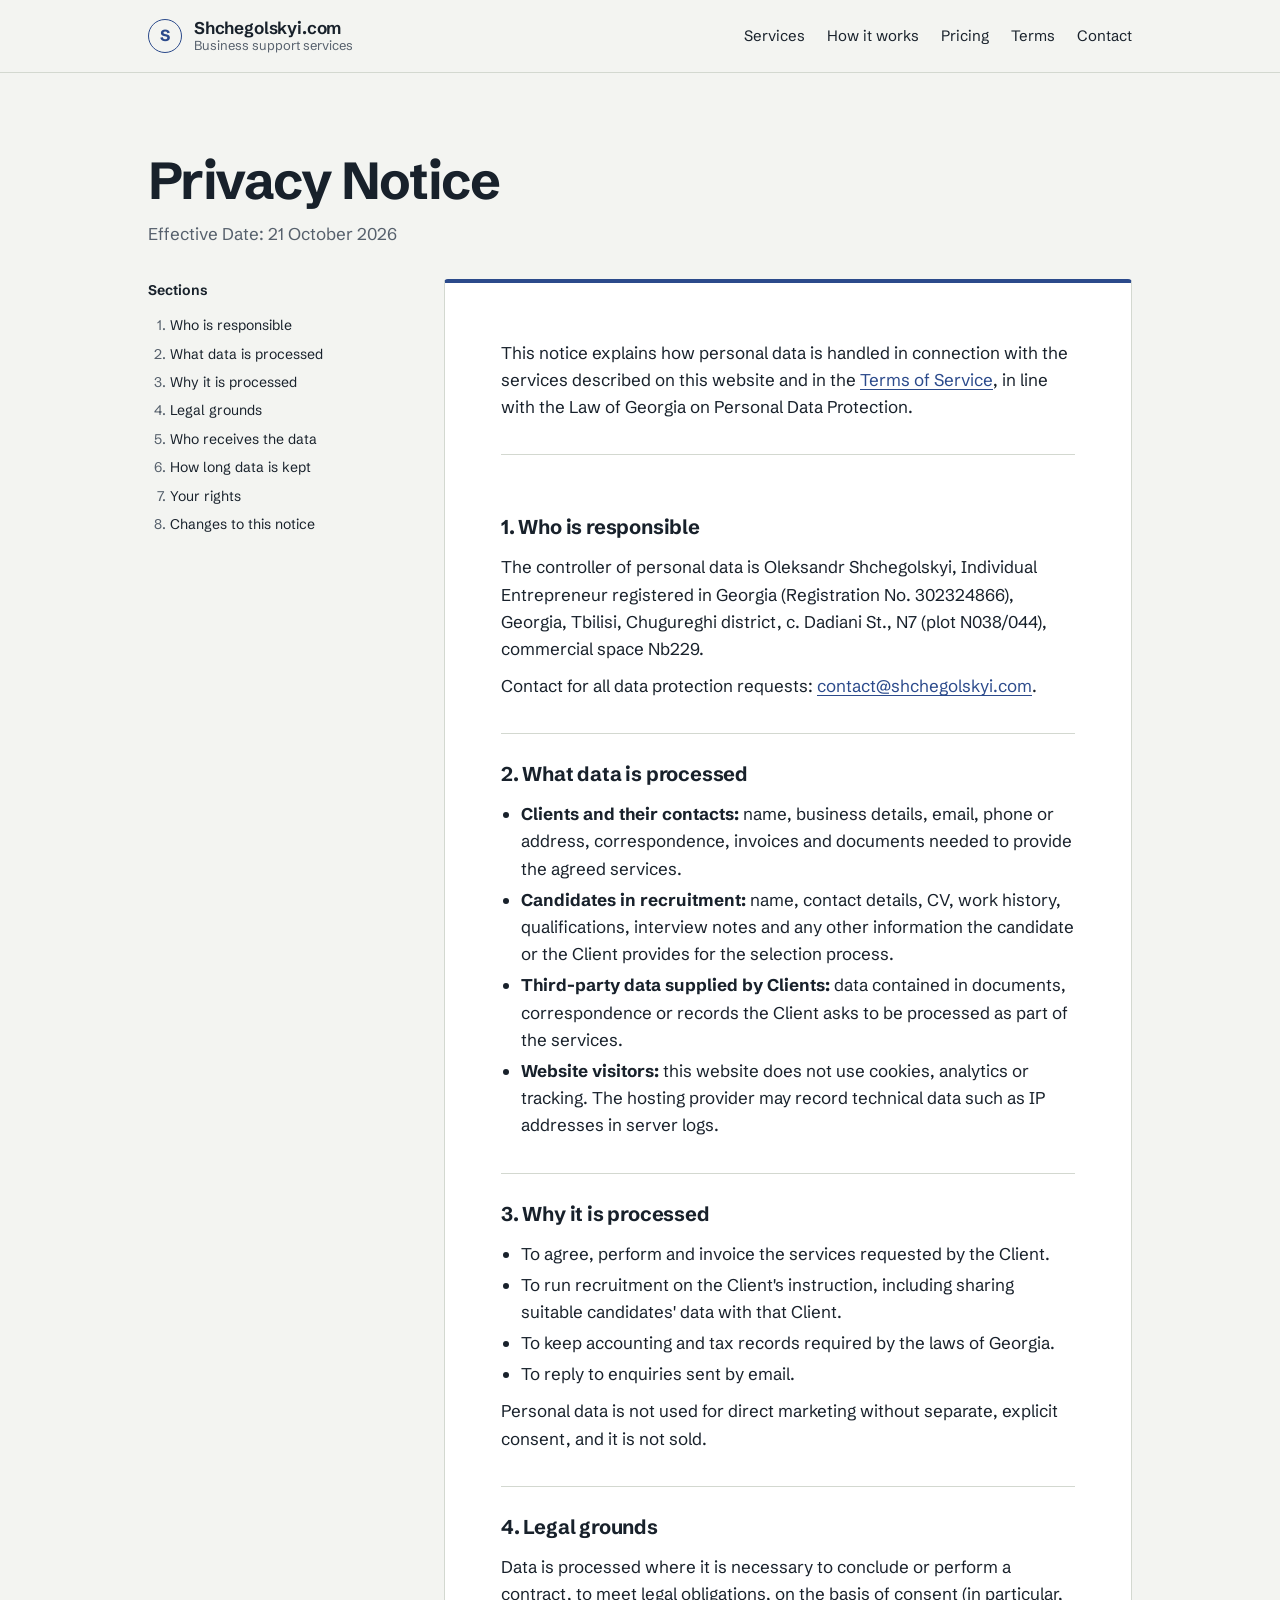
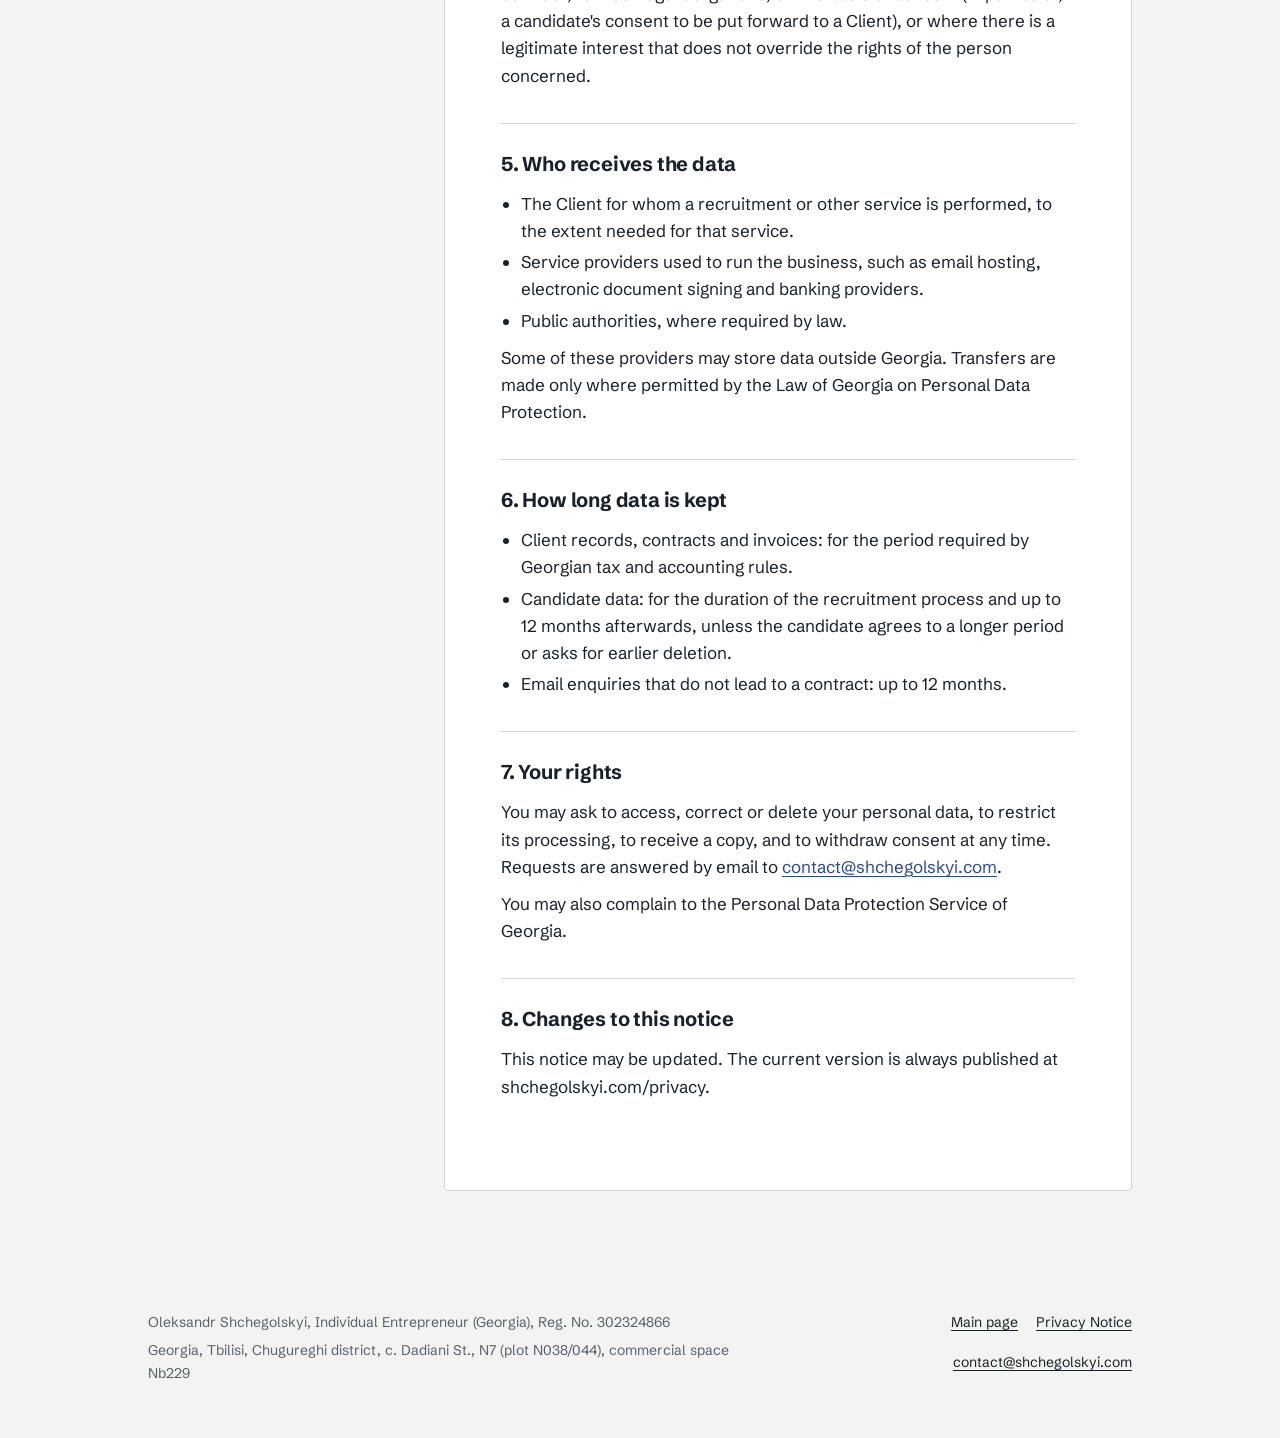
==== privacy/index.html @ 4b1dbcc0 "Publish site Co-Authored-By: Claude Opus 5.5 <noreply@anthropic.com> Claude-Session: https://claude." ====
<!DOCTYPE html>
<html lang="en">
<head>
<meta charset="UTF-8">
<meta name="viewport" content="width=device-width, initial-scale=1.0">
<title>Privacy Notice — Shchegolskyi.com</title>
<meta name="description" content="How Oleksandr Shchegolskyi, Individual Entrepreneur registered in Georgia, processes personal data of clients, candidates and website visitors.">
<link rel="canonical" href="https://shchegolskyi.com/privacy/">
<meta name="theme-color" content="#2b4a8b">
<link rel="icon" href="data:image/svg+xml,%3Csvg xmlns='http://www.w3.org/2000/svg' viewBox='0 0 32 32'%3E%3Ccircle cx='16' cy='16' r='14.5' fill='%23fff' stroke='%232b4a8b' stroke-width='2'/%3E%3Ctext x='16' y='21.5' text-anchor='middle' font-family='Arial' font-weight='700' font-size='15' fill='%232b4a8b'%3ES%3C/text%3E%3C/svg%3E">
<link rel="preload" href="../assets/fonts/schibsted-grotesk-latin-wght-normal.woff2" as="font" type="font/woff2" crossorigin>
<link rel="stylesheet" href="../assets/site.css">
</head>
<body>
<a class="skip" href="#terms">Skip to the terms</a>

<header class="site-head">
  <div class="wrap">
    <a class="brand" href="../index.html" aria-label="Shchegolskyi.com, home">
      <span class="brand-mark" aria-hidden="true">S</span>
      <span class="brand-name">Shchegolskyi.com<small>Business support services</small></span>
    </a>
    <nav class="site-nav" aria-label="Main">
      <a href="../index.html#services">Services</a>
      <a href="../index.html#process">How it works</a>
      <a href="../index.html#pricing">Pricing</a>
      <a href="../terms/index.html">Terms</a>
      <a href="../index.html#contact">Contact</a>
    </nav>
  </div>
</header>

<main id="main" class="wrap">
  <div class="doc-head">
    <h1>Privacy Notice</h1>
    <p class="doc-meta">Effective Date: 21 October 2026</p>
  </div>

  <div class="doc">
    <nav class="toc" aria-label="Sections">
      <p>Sections</p>
      <ol><li><a href="#p1">Who is responsible</a></li><li><a href="#p2">What data is processed</a></li><li><a href="#p3">Why it is processed</a></li><li><a href="#p4">Legal grounds</a></li><li><a href="#p5">Who receives the data</a></li><li><a href="#p6">How long data is kept</a></li><li><a href="#p7">Your rights</a></li><li><a href="#p8">Changes to this notice</a></li></ol>
    </nav>

    <article class="paper" id="notice">
      <div class="parties"><p>This notice explains how personal data is handled in connection with the services described on this website and in the <a href="../terms/index.html">Terms of Service</a>, in line with the Law of Georgia on Personal Data Protection.</p></div>
      <section id="p1">
        <h2>1. Who is responsible</h2>
        <p>The controller of personal data is Oleksandr Shchegolskyi, Individual Entrepreneur registered in Georgia (Registration No. 302324866), Georgia, Tbilisi, Chugureghi district, c. Dadiani St., N7 (plot N038/044), commercial space Nb229.</p>
        <p>Contact for all data protection requests: <a href="mailto:contact@shchegolskyi.com">contact@shchegolskyi.com</a>.</p>
      </section>

      <section id="p2">
        <h2>2. What data is processed</h2>
        <ul><li><strong>Clients and their contacts:</strong> name, business details, email, phone or address, correspondence, invoices and documents needed to provide the agreed services.</li><li><strong>Candidates in recruitment:</strong> name, contact details, CV, work history, qualifications, interview notes and any other information the candidate or the Client provides for the selection process.</li><li><strong>Third-party data supplied by Clients:</strong> data contained in documents, correspondence or records the Client asks to be processed as part of the services.</li><li><strong>Website visitors:</strong> this website does not use cookies, analytics or tracking. The hosting provider may record technical data such as IP addresses in server logs.</li></ul>
      </section>

      <section id="p3">
        <h2>3. Why it is processed</h2>
        <ul><li>To agree, perform and invoice the services requested by the Client.</li><li>To run recruitment on the Client's instruction, including sharing suitable candidates' data with that Client.</li><li>To keep accounting and tax records required by the laws of Georgia.</li><li>To reply to enquiries sent by email.</li></ul>
        <p>Personal data is not used for direct marketing without separate, explicit consent, and it is not sold.</p>
      </section>

      <section id="p4">
        <h2>4. Legal grounds</h2>
        <p>Data is processed where it is necessary to conclude or perform a contract, to meet legal obligations, on the basis of consent (in particular, a candidate's consent to be put forward to a Client), or where there is a legitimate interest that does not override the rights of the person concerned.</p>
      </section>

      <section id="p5">
        <h2>5. Who receives the data</h2>
        <ul><li>The Client for whom a recruitment or other service is performed, to the extent needed for that service.</li><li>Service providers used to run the business, such as email hosting, electronic document signing and banking providers.</li><li>Public authorities, where required by law.</li></ul>
        <p>Some of these providers may store data outside Georgia. Transfers are made only where permitted by the Law of Georgia on Personal Data Protection.</p>
      </section>

      <section id="p6">
        <h2>6. How long data is kept</h2>
        <ul><li>Client records, contracts and invoices: for the period required by Georgian tax and accounting rules.</li><li>Candidate data: for the duration of the recruitment process and up to 12 months afterwards, unless the candidate agrees to a longer period or asks for earlier deletion.</li><li>Email enquiries that do not lead to a contract: up to 12 months.</li></ul>
      </section>

      <section id="p7">
        <h2>7. Your rights</h2>
        <p>You may ask to access, correct or delete your personal data, to restrict its processing, to receive a copy, and to withdraw consent at any time. Requests are answered by email to <a href="mailto:contact@shchegolskyi.com">contact@shchegolskyi.com</a>.</p>
        <p>You may also complain to the Personal Data Protection Service of Georgia.</p>
      </section>

      <section id="p8">
        <h2>8. Changes to this notice</h2>
        <p>This notice may be updated. The current version is always published at shchegolskyi.com/privacy.</p>
      </section>

      
    </article>
  </div>
</main>

<footer class="site-foot">
  <div class="wrap">
    <div>
      <p>Oleksandr Shchegolskyi, Individual Entrepreneur (Georgia), Reg. No. 302324866</p>
      <p>Georgia, Tbilisi, Chugureghi district, c. Dadiani St., N7 (plot N038/044), commercial space Nb229</p>
    </div>
    <nav aria-label="Footer">
      <a href="../index.html">Main page</a>
      <a href="../privacy/index.html">Privacy Notice</a>
      <a href="mailto:contact@shchegolskyi.com">contact@shchegolskyi.com</a>
    </nav>
  </div>
</footer>
</body>
</html>
---- assets/site.css ----
/* shchegolskyi.com — shared styles */

@font-face {
  font-family: "Schibsted Grotesk";
  font-style: normal;
  font-display: swap;
  font-weight: 400 900;
  src: url("fonts/schibsted-grotesk-latin-wght-normal.woff2") format("woff2-variations");
  unicode-range: U+0000-00FF, U+0131, U+0152-0153, U+02BB-02BC, U+02C6, U+02DA, U+02DC, U+0304, U+0308, U+0329, U+2000-206F, U+20AC, U+2122, U+2191, U+2193, U+2212, U+2215, U+FEFF, U+FFFD;
}
@font-face {
  font-family: "Schibsted Grotesk";
  font-style: normal;
  font-display: swap;
  font-weight: 400 900;
  src: url("fonts/schibsted-grotesk-latin-ext-wght-normal.woff2") format("woff2-variations");
  unicode-range: U+0100-02BA, U+02BD-02C5, U+02C7-02CC, U+02CE-02D7, U+02DD-02FF, U+0304, U+0308, U+0329, U+1D00-1DBF, U+1E00-1E9F, U+1EF2-1EFF, U+2020, U+20A0-20AB, U+20AD-20C0, U+2113, U+2C60-2C7F, U+A720-A7FF;
}

:root {
  --paper: #f3f4f1;
  --sheet: #ffffff;
  --ink: #18212b;
  --muted: #56606c;
  --rule: #d3d8d0;
  --stamp: #2b4a8b;
  --stamp-tint: #e7ecf6;

  --font: "Schibsted Grotesk", "Helvetica Neue", Arial, sans-serif;
  --wrap: 1080px;
  --gutter: clamp(20px, 5vw, 48px);
}

*, *::before, *::after { box-sizing: border-box; }

html { -webkit-text-size-adjust: 100%; }

body {
  margin: 0;
  background: var(--paper);
  color: var(--ink);
  font-family: var(--font);
  font-size: 17px;
  line-height: 1.6;
  font-feature-settings: "ss01", "tnum" 0;
  text-rendering: optimizeLegibility;
}

a { color: var(--stamp); text-underline-offset: 3px; text-decoration-thickness: 1px; }
a:hover { text-decoration-thickness: 2px; }
:focus-visible { outline: 2px solid var(--stamp); outline-offset: 3px; border-radius: 2px; }

.wrap { max-width: var(--wrap); margin: 0 auto; padding: 0 var(--gutter); }

.skip { position: absolute; left: -9999px; }
.skip:focus { left: 16px; top: 12px; background: var(--sheet); padding: 8px 12px; z-index: 10; }

/* Header */
.site-head { border-bottom: 1px solid var(--rule); }
.site-head .wrap {
  display: flex; align-items: center; justify-content: space-between;
  gap: 24px; min-height: 72px; flex-wrap: wrap; padding-top: 12px; padding-bottom: 12px;
}
.brand { display: flex; align-items: center; gap: 12px; color: var(--ink); text-decoration: none; }
.brand-mark {
  width: 34px; height: 34px; border-radius: 50%;
  border: 1.5px solid var(--stamp); color: var(--stamp);
  display: grid; place-items: center; font-weight: 700; font-size: 16px; flex: none;
}
.brand-name { font-weight: 650; letter-spacing: -0.01em; line-height: 1.2; }
.brand-name small { display: block; font-weight: 400; font-size: 13px; color: var(--muted); letter-spacing: 0; }
.site-nav { display: flex; gap: 22px; flex-wrap: wrap; font-size: 15px; }
.site-nav a { color: var(--ink); text-decoration: none; }
.site-nav a:hover, .site-nav a[aria-current="page"] { color: var(--stamp); text-decoration: underline; }

/* Hero */
.hero { padding: clamp(48px, 9vw, 104px) 0 clamp(48px, 8vw, 88px); }
.hero .wrap {
  display: grid; gap: clamp(40px, 6vw, 72px);
  grid-template-columns: minmax(0, 1.15fr) minmax(0, 0.85fr); align-items: start;
}
.hero h1 {
  font-size: clamp(34px, 4.4vw, 54px);
  line-height: 1.04; letter-spacing: -0.03em; font-weight: 700;
  margin: 0 0 24px; max-width: 16ch;
}
.lede { font-size: clamp(18px, 1.6vw, 20px); color: var(--muted); max-width: 46ch; margin: 0 0 32px; }
.actions { display: flex; gap: 12px; flex-wrap: wrap; align-items: center; }
.btn {
  display: inline-block; padding: 13px 20px; border-radius: 6px;
  font-weight: 600; font-size: 16px; text-decoration: none; line-height: 1.2;
}
.btn-primary { background: var(--stamp); color: #fff; }
.btn-primary:hover { background: #213c74; }
.btn-plain { color: var(--ink); border: 1px solid var(--rule); background: var(--sheet); }
.btn-plain:hover { border-color: var(--ink); }
.note { margin: 20px 0 0; font-size: 15px; color: var(--muted); }

/* Register sheet: the business's identity */
.register {
  background: var(--sheet);
  border: 1px solid var(--rule);
  border-top: 4px solid var(--stamp);
  border-radius: 4px;
  padding: 28px 28px 24px;
  box-shadow: 0 1px 0 var(--rule), 0 18px 40px -28px rgba(24, 33, 43, 0.35);
}
.register h2 { font-size: 15px; font-weight: 600; color: var(--stamp); margin: 0 0 18px; letter-spacing: 0; }
.register dl { margin: 0; display: grid; grid-template-columns: 1fr; }
.register .row { padding: 11px 0; border-top: 1px solid var(--rule); }
.register .row:first-child { border-top: 0; padding-top: 0; }
.register dt { font-size: 13px; color: var(--muted); margin-bottom: 2px; }
.register dd { margin: 0; font-weight: 550; font-size: 16px; line-height: 1.4; }
.register dd.num { font-variant-numeric: tabular-nums; letter-spacing: 0.02em; }
.register .foot { margin: 16px 0 0; font-size: 13px; color: var(--muted); }

/* Sections */
.section { padding: clamp(56px, 8vw, 96px) 0; border-top: 1px solid var(--rule); }
.section-head { display: grid; grid-template-columns: minmax(0, 1fr) minmax(0, 2fr); gap: 24px 48px; }
.section h2 {
  font-size: clamp(26px, 3vw, 34px); line-height: 1.12; letter-spacing: -0.02em;
  font-weight: 650; margin: 0; max-width: 14ch;
}
.section-intro { color: var(--muted); margin: 0; max-width: 58ch; }

.split { display: grid; grid-template-columns: minmax(0, 1fr) minmax(0, 2fr); gap: 24px 48px; }
.split > :last-child { min-width: 0; }

/* Service list */
.services { list-style: none; margin: 0; padding: 0; display: grid; grid-template-columns: 1fr 1fr; column-gap: 40px; }
.services li { padding: 18px 0; border-top: 1px solid var(--rule); }
.services h3, .formats h3, .audience h3 { font-size: 17px; font-weight: 650; margin: 0 0 4px; letter-spacing: -0.005em; }
.services p, .formats p, .audience p { margin: 0; color: var(--muted); font-size: 16px; }

/* Audience */
.audience { display: grid; grid-template-columns: repeat(3, minmax(0, 1fr)); gap: 32px; margin: 0; padding: 0; list-style: none; }
.audience li { border-left: 2px solid var(--stamp); padding-left: 16px; }

/* Process: a real sequence */
.process { list-style: none; margin: 0; padding: 0; counter-reset: step; display: grid; grid-template-columns: repeat(5, minmax(0, 1fr)); gap: 0; }
.process li {
  counter-increment: step; position: relative;
  padding: 44px 20px 0 0; border-top: 2px solid var(--ink);
}
.process li::before {
  content: counter(step); position: absolute; top: -15px; left: 0;
  width: 28px; height: 28px; border-radius: 50%;
  background: var(--paper); border: 2px solid var(--ink);
  display: grid; place-items: center; font-size: 13px; font-weight: 700;
}
.process li:nth-child(4) { border-top-color: var(--stamp); }
.process li:nth-child(4)::before { border-color: var(--stamp); background: var(--stamp); color: #fff; }
.process strong { display: block; font-weight: 650; margin-bottom: 6px; line-height: 1.3; }
.process span { color: var(--muted); font-size: 15px; display: block; }

/* Pricing & formats */
.facts { display: grid; grid-template-columns: repeat(3, minmax(0, 1fr)); gap: 24px 40px; margin: 0; }
.facts div { border-top: 1px solid var(--rule); padding-top: 16px; }
.facts dt { font-weight: 650; margin-bottom: 4px; }
.facts dd { margin: 0; color: var(--muted); font-size: 16px; }

.formats { list-style: none; margin: 0; padding: 0; display: grid; grid-template-columns: repeat(3, minmax(0, 1fr)); gap: 16px; }
.formats li { background: var(--sheet); border: 1px solid var(--rule); border-radius: 4px; padding: 20px; }

/* Principles */
.principles { margin: 0; padding: 0; list-style: none; }
.principles li { padding: 16px 0; border-top: 1px solid var(--rule); max-width: 64ch; }
.principles li:first-child { border-top: 0; padding-top: 0; }

/* Contact */
.contact { background: var(--ink); color: #eef0ec; border-top: 0; }
.contact h2 { color: #fff; }
.contact .section-intro { color: #b7bec7; }
.contact-mail {
  display: inline-block; margin-top: 8px;
  font-size: clamp(24px, 3.6vw, 40px); font-weight: 650; letter-spacing: -0.02em;
  color: #fff; text-decoration-color: rgba(255,255,255,0.35);
  overflow-wrap: anywhere;
}
.contact-mail:hover { text-decoration-color: #fff; }
.contact-list { margin: 28px 0 0; display: grid; grid-template-columns: repeat(3, minmax(0, 1fr)); gap: 20px 32px; }
.contact-list dt { font-size: 13px; color: #9aa3ae; }
.contact-list dd { margin: 2px 0 0; color: #eef0ec; font-size: 16px; }
.contact :focus-visible { outline-color: #fff; }

/* Footer */
.site-foot { padding: 40px 0 48px; font-size: 14px; color: var(--muted); }
.site-foot .wrap { display: grid; grid-template-columns: minmax(0, 2fr) minmax(0, 1fr); gap: 24px 48px; }
.site-foot p { margin: 0 0 6px; }
.site-foot nav { display: flex; gap: 18px; flex-wrap: wrap; justify-content: flex-end; align-content: start; }
.site-foot a { color: var(--ink); }

/* Terms document */
.doc-head { padding: clamp(40px, 7vw, 80px) 0 32px; }
.doc-head h1 { font-size: clamp(34px, 4.6vw, 52px); letter-spacing: -0.03em; line-height: 1.05; margin: 0 0 12px; }
.doc-meta { color: var(--muted); margin: 0; }
.doc { display: grid; grid-template-columns: 240px minmax(0, 1fr); gap: 56px; padding-bottom: 80px; align-items: start; }
.toc { position: sticky; top: 24px; font-size: 14px; }
.toc p { font-weight: 650; margin: 0 0 10px; }
.toc ol { margin: 0; padding-left: 22px; color: var(--muted); }
.toc li { padding: 3px 0; }
.toc a { color: var(--ink); text-decoration: none; }
.toc a:hover { color: var(--stamp); text-decoration: underline; }
.paper {
  background: var(--sheet); border: 1px solid var(--rule); border-top: 4px solid var(--stamp);
  border-radius: 4px; padding: clamp(24px, 5vw, 56px); max-width: 760px;
}
.parties { margin: 0 0 32px; padding: 0 0 24px; border-bottom: 1px solid var(--rule); }
.parties p { margin: 0 0 10px; }
.paper section { padding: 24px 0; border-top: 1px solid var(--rule); scroll-margin-top: 24px; }
.paper section:first-of-type { border-top: 0; }
.paper h2 { font-size: 20px; letter-spacing: -0.01em; margin: 0 0 10px; }
.paper p { margin: 0 0 10px; max-width: 66ch; }
.paper ul { margin: 0 0 10px; padding-left: 20px; }
.paper li { margin-bottom: 4px; }

/* Responsive */
@media (max-width: 900px) {
  .hero .wrap, .section-head, .split, .site-foot .wrap, .doc { grid-template-columns: 1fr; }
  .process { grid-template-columns: 1fr; }
  .process li { border-top: 0; border-left: 2px solid var(--ink); padding: 0 0 28px 32px; }
  .process li:nth-child(4) { border-left-color: var(--stamp); }
  .process li:last-child { padding-bottom: 0; border-left-color: transparent; }
  .process li::before { top: -2px; left: -15px; }
  .facts, .formats, .audience, .contact-list { grid-template-columns: 1fr; }
  .site-foot nav { justify-content: flex-start; }
  .toc { position: static; }
}
@media (max-width: 640px) {
  .services { grid-template-columns: 1fr; }
  .site-nav { gap: 16px; font-size: 14px; }
  .register { padding: 22px 20px 18px; }
}

@media print {
  .site-nav, .actions, .toc, .skip { display: none; }
  body { background: #fff; }
  .contact { background: #fff; color: #000; }
  .contact h2, .contact-mail, .contact-list dd { color: #000; }
}

/* ===== Visual layer ===== */

/* Hero illustration */
.hero .wrap { grid-template-columns: minmax(0, 1fr) minmax(0, 1fr); align-items: center; }
.hero-art { margin: 0; position: relative; }
.hero-art svg { width: 100%; height: auto; display: block; overflow: visible; }
.art-cap { font-size: 14px; color: var(--muted); margin-top: 8px; text-align: right; }
.t-label { font: 600 15px var(--font); fill: #18212b; }
.t-title { font: 700 22px var(--font); fill: #18212b; letter-spacing: -0.01em; }
.t-row { font: 400 13.5px var(--font); fill: #56606c; }
.t-total { font: 650 14.5px var(--font); fill: #18212b; }
.t-ring { font: 700 10.5px var(--font); fill: #2b4a8b; letter-spacing: 0.16em; }
.t-stamp { font: 700 30px var(--font); fill: #2b4a8b; }

.sheet, .stamp-ink, .tick, .bar { transform-box: fill-box; }
.sheet { transform-origin: 50% 100%; }
.stamp-ink { transform-origin: center; }
.bar { transform-origin: left center; }

@media (prefers-reduced-motion: no-preference) {
  .s1 { animation: sheet-in .7s cubic-bezier(.2,.7,.2,1) both .05s; }
  .s2 { animation: sheet-in .7s cubic-bezier(.2,.7,.2,1) both .25s; }
  .s3 { animation: sheet-in .7s cubic-bezier(.2,.7,.2,1) both .45s; }
  .tick { animation: fade .3s ease both; }
  .k1 { animation-delay: .8s; } .k2 { animation-delay: .95s; } .k3 { animation-delay: 1.1s; }
  .bar { animation: grow .45s ease-out both; }
  .b1 { animation-delay: 1.15s; } .b2 { animation-delay: 1.25s; } .b3 { animation-delay: 1.35s; } .b4 { animation-delay: 1.5s; }
  .stamp-ink { animation: press .5s cubic-bezier(.3,1.4,.5,1) both 1.85s; }
}
@keyframes sheet-in { from { opacity: 0; transform: translateY(40px); } to { opacity: 1; transform: none; } }
@keyframes fade { from { opacity: 0; } to { opacity: 1; } }
@keyframes grow { from { transform: scaleX(0); } to { transform: scaleX(1); } }
@keyframes press {
  0% { opacity: 0; transform: scale(1.6); }
  60% { opacity: .95; transform: scale(.94); }
  100% { opacity: .92; transform: scale(1); }
}

/* Register band */
.register-band { padding: 0 0 clamp(56px, 8vw, 88px); }
.register-band .register dl { grid-template-columns: repeat(3, minmax(0, 1fr)); column-gap: 32px; }
.register-band .register .row,
.register-band .register .row:first-child { border-top: 1px solid var(--rule); padding: 12px 0; }
.register-band .register .row.wide { grid-column: span 2; }

/* Service icons */
.services li { display: grid; grid-template-columns: 40px minmax(0, 1fr); gap: 14px; align-items: start; }
.ico, .pico { fill: none; stroke: currentColor; stroke-width: 1.6; stroke-linecap: round; stroke-linejoin: round; }
.ico {
  width: 40px; height: 40px; padding: 8px; color: var(--stamp);
  background: var(--stamp-tint); border-radius: 8px;
}

/* Process with icons and progressive line */
.process li { padding-top: 0; border-top: 0; }
.process li::before { content: none; }
.pico {
  width: 52px; height: 52px; padding: 13px; margin-bottom: 18px;
  border-radius: 50%; background: var(--sheet); border: 2px solid var(--ink); color: var(--ink);
  position: relative; z-index: 1;
}
.process { position: relative; }
.process::before, .process::after {
  content: ""; position: absolute; left: 0; right: calc(20% - 52px); top: 25px; height: 2px; background: var(--rule);
}
.process::after { background: var(--stamp); transform-origin: left; }
.process li:nth-child(4) .pico { background: var(--stamp); border-color: var(--stamp); color: #fff; }
.js .process::after { transform: scaleX(0); transition: transform 1.6s cubic-bezier(.4,0,.2,1); }
.js .process .pico { border-color: var(--rule); color: var(--muted); transition: border-color .3s, color .3s, background .3s; }
.js .process li:nth-child(4) .pico { background: var(--sheet); }
.js .process.in::after { transform: scaleX(1); }
.js .process.in .pico { border-color: var(--ink); color: var(--ink); }
.js .process.in li:nth-child(4) .pico { background: var(--stamp); border-color: var(--stamp); color: #fff; }
.js .process.in li:nth-child(1) .pico { transition-delay: 0s; }
.js .process.in li:nth-child(2) .pico { transition-delay: .35s; }
.js .process.in li:nth-child(3) .pico { transition-delay: .7s; }
.js .process.in li:nth-child(4) .pico { transition-delay: 1.05s; }
.js .process.in li:nth-child(5) .pico { transition-delay: 1.4s; }
@media (prefers-reduced-motion: reduce) {
  .js .process::after, .js .process .pico { transition: none; }
}

/* Format diagrams */
.dia { width: 100%; height: 44px; margin-bottom: 14px; display: block; }
.dia line { stroke: var(--rule); stroke-width: 2; }
.dia rect.tickbar { fill: var(--stamp-tint); stroke: var(--stamp); stroke-width: 1.5; }
.dia circle { fill: var(--sheet); stroke: var(--stamp); stroke-width: 2; }
.dia .flag { fill: var(--stamp-tint); stroke: var(--stamp); stroke-width: 1.5; stroke-linejoin: round; }
.dia .dot { fill: var(--stamp); }

@media (max-width: 900px) {
  .hero .wrap { grid-template-columns: 1fr; }
  .hero-art { max-width: 520px; }
  .register-band .register dl { grid-template-columns: 1fr; }
  .register-band .register .row.wide { grid-column: auto; }
  .process::before, .process::after { top: 0; bottom: 0; left: 25px; right: auto; width: 2px; height: auto; }
  .process::after { transform-origin: top; }
  .js .process::after { transform: scaleY(0); }
  .js .process.in::after { transform: scaleY(1); }
  .process li { border-left: 0 !important; padding: 0 0 28px 72px; position: relative; min-height: 52px; }
  .process li:last-child { padding-bottom: 0; }
  .pico { position: absolute; left: 0; top: 0; margin: 0; }
}

/* Service groups and featured services */
.group-title { font-size: 15px; font-weight: 650; color: var(--stamp); margin: 0 0 6px; }
.feature-wrap { padding-top: 0; border-top: 0; }
.feature {
  display: grid; grid-template-columns: minmax(0, 1fr) minmax(0, 1.1fr); gap: clamp(32px, 5vw, 64px);
  align-items: center; padding: clamp(40px, 6vw, 64px) 0; border-top: 1px solid var(--rule);
}
.feature.flip .feature-copy { order: 2; }
.feature-title { font-size: clamp(24px, 2.6vw, 30px); letter-spacing: -0.02em; line-height: 1.15; margin: 0 0 12px; }
.feature-lede { color: var(--muted); margin: 0 0 20px; max-width: 48ch; }
.incl { list-style: none; margin: 0 0 20px; padding: 0; }
.incl li { padding: 8px 0 8px 30px; border-top: 1px solid var(--rule); position: relative; }
.incl li::before {
  content: ""; position: absolute; left: 2px; top: 13px; width: 14px; height: 14px; border-radius: 50%;
  background: var(--stamp) url("data:image/svg+xml,%3Csvg xmlns='http://www.w3.org/2000/svg' viewBox='0 0 14 14'%3E%3Cpath d='M4 7.2l2 2 4-4.4' fill='none' stroke='%23fff' stroke-width='1.6' stroke-linecap='round' stroke-linejoin='round'/%3E%3C/svg%3E") center/14px no-repeat;
}
.deliv { margin: 0; font-size: 16px; }
.chips-label { font-size: 14px; color: var(--muted); margin: 0 0 8px; }
.chips { list-style: none; margin: 0; padding: 0; display: flex; flex-wrap: wrap; gap: 8px; }
.chips li { background: var(--stamp-tint); color: var(--stamp); border-radius: 999px; padding: 5px 12px; font-size: 14px; font-weight: 550; }
.feature-art {
  margin: 0; background: var(--sheet); border: 1px solid var(--rule); border-top: 4px solid var(--stamp);
  border-radius: 6px; padding: 20px 16px 14px; box-shadow: 0 18px 40px -30px rgba(24, 33, 43, 0.4);
}
.feature-art figcaption { font-size: 13px; color: var(--muted); margin-top: 6px; padding-left: 4px; }
.fv { width: 100%; height: auto; display: block; }
.fv .fh { font: 600 12px var(--font); fill: var(--muted); }
.fv .fl { font: 600 12.5px var(--font); fill: var(--ink); }
.fv .ln path { fill: none; stroke: #b9c3d9; stroke-width: 1.5; }
.fv .seat-bg { fill: var(--stamp); stroke: var(--stamp); stroke-width: 1.5; }
.fv .seat-p { fill: none; stroke: #fff; stroke-width: 1.6; stroke-linecap: round; }
.fv .n, .fv .seat, .fv .hb { transform-box: fill-box; transform-origin: center; }
.fv .hb { transform-origin: left center; }

@media (prefers-reduced-motion: no-preference) {
  .js [data-animate] .fv .n { opacity: 0; transform: translateY(6px); transition: opacity .45s ease, transform .45s ease; transition-delay: calc(var(--k) * .09s); }
  .js [data-animate] .fv .ln path { stroke-dasharray: 400; stroke-dashoffset: 400; transition: stroke-dashoffset 1.2s ease .3s; }
  .js [data-animate] .fv .hb { transform: scaleX(0); transition: transform .7s ease-out .8s; }
  .js [data-animate] .fv .seat-bg { fill: var(--sheet); stroke: var(--rule); stroke-dasharray: 3 4; transition: fill .35s, stroke .35s; transition-delay: calc(.4s + var(--k) * .12s); }
  .js [data-animate] .fv .seat-p { stroke: #c3c9c0; transition: stroke .35s; transition-delay: calc(.4s + var(--k) * .12s); }
  .js [data-animate].in .fv .n { opacity: 1; transform: none; }
  .js [data-animate].in .fv .ln path { stroke-dashoffset: 0; }
  .js [data-animate].in .fv .hb { transform: none; }
  .js [data-animate].in .fv .seat-bg { fill: var(--stamp); stroke: var(--stamp); stroke-dasharray: none; }
  .js [data-animate].in .fv .seat-p { stroke: #fff; }
}
@media (max-width: 900px) {
  .feature { grid-template-columns: 1fr; }
  .feature.flip .feature-copy { order: 0; }
}
.fine { font-size: 14px; color: var(--muted); margin: 16px 0 0; max-width: 56ch; }
@media (max-width: 900px) { .process::before, .process::after { bottom: 60px; } }
.contact-list.two { grid-template-columns: repeat(2, minmax(0, 1fr)); max-width: 520px; } @media (max-width: 900px) { .contact-list.two { grid-template-columns: 1fr; } }
.archived { margin: 10px 0 0; font-size: 15px; color: var(--muted); max-width: 70ch; }
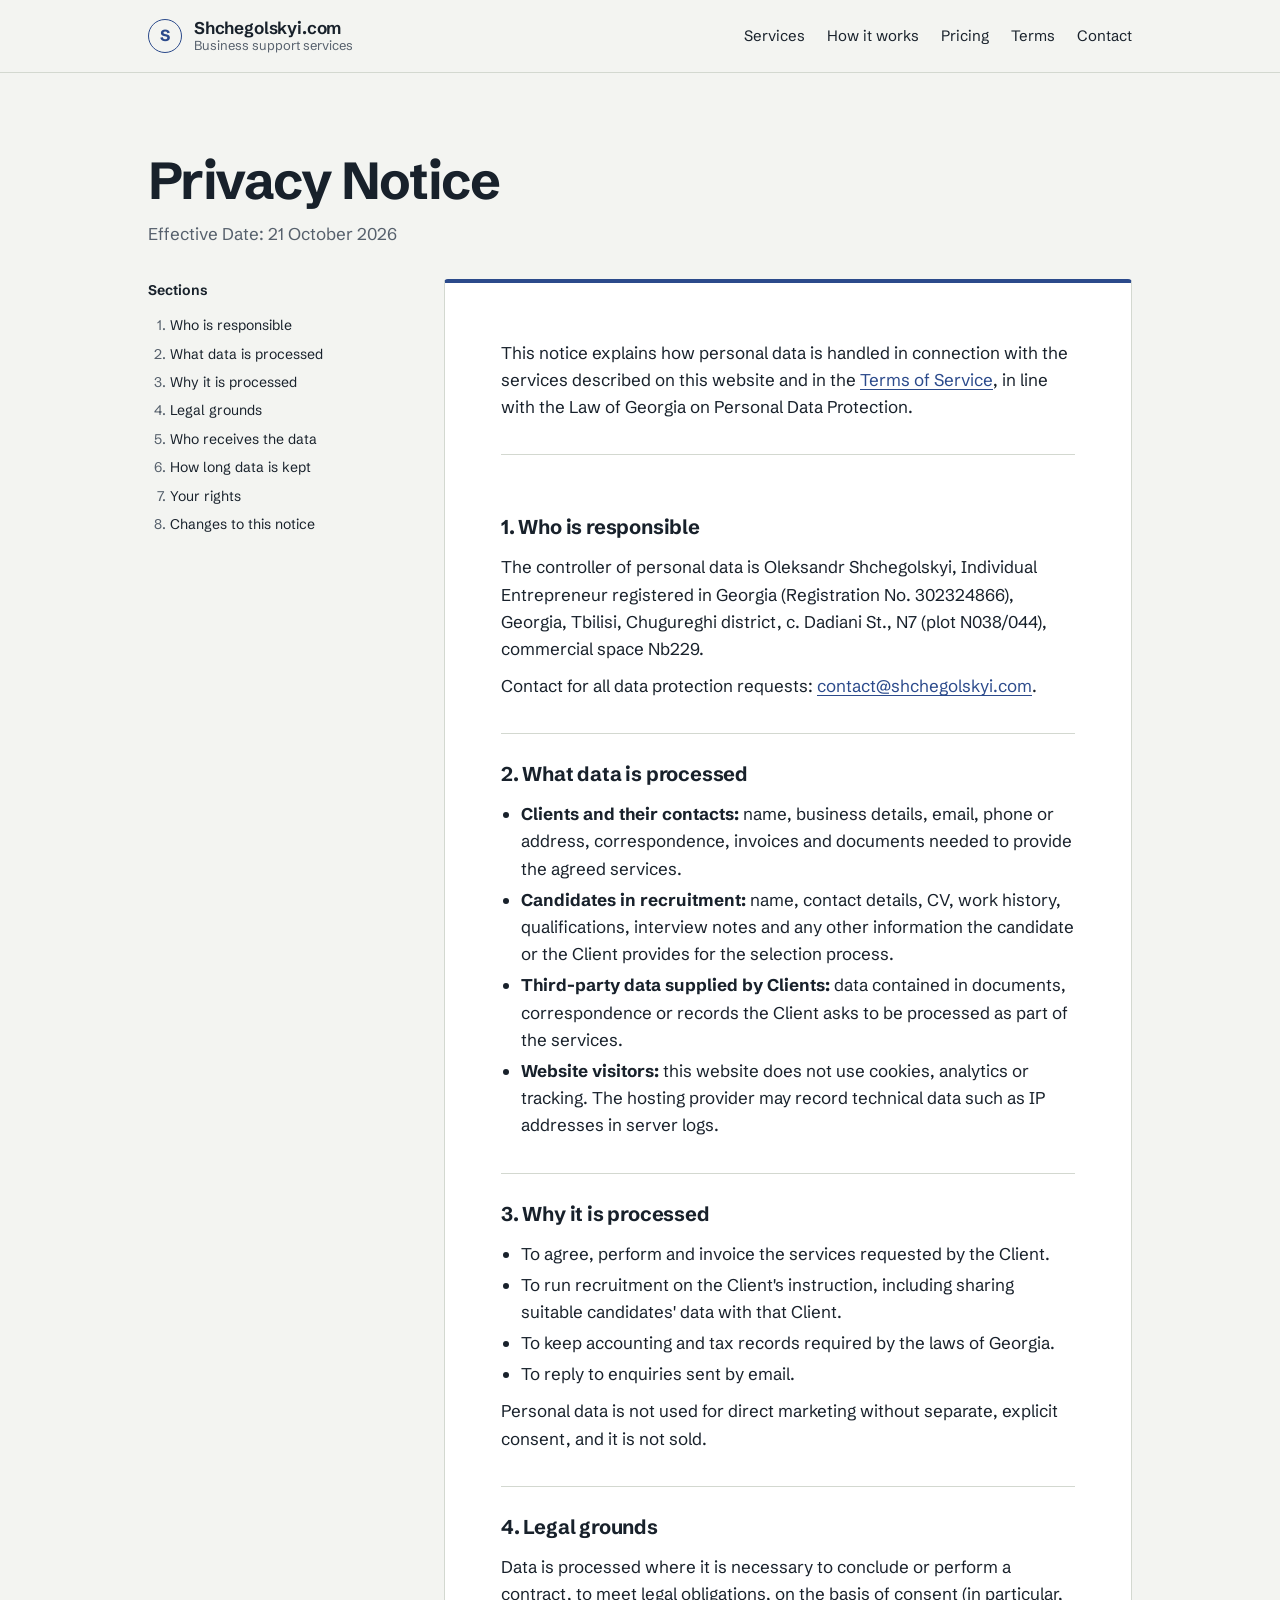
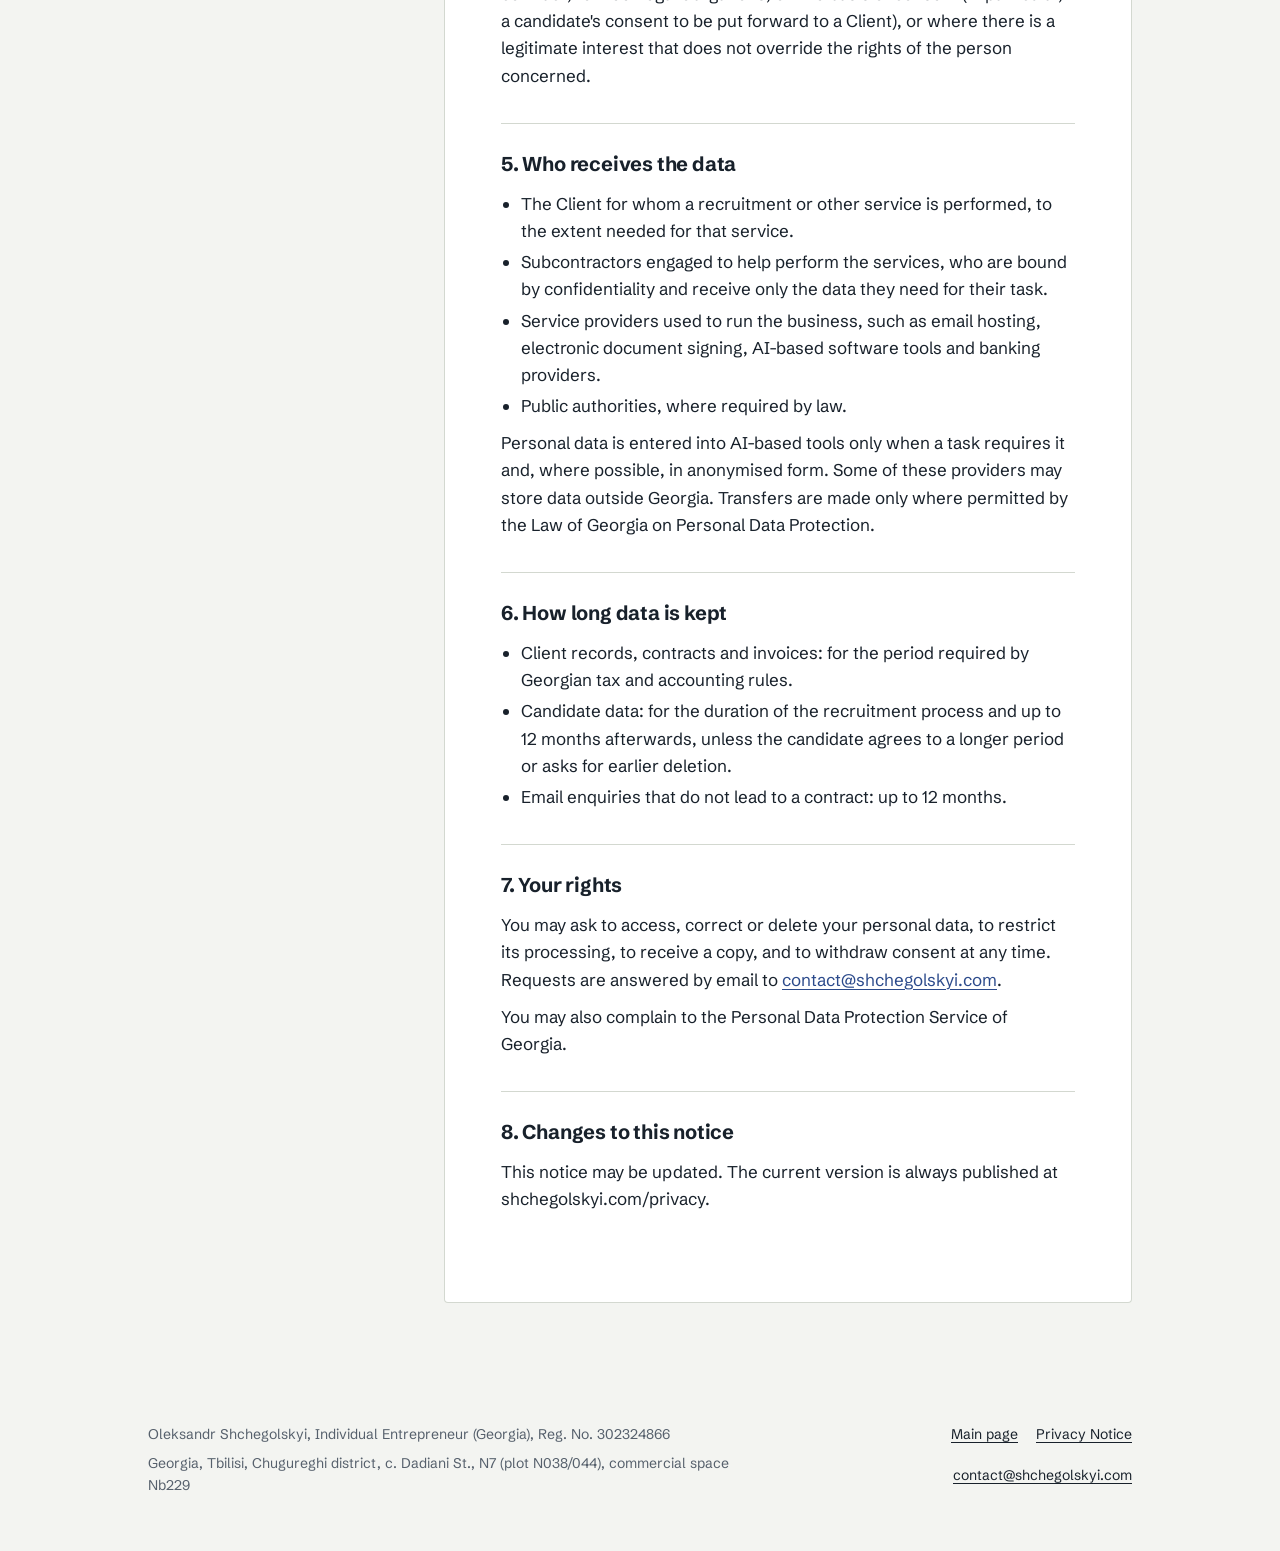
==== commit 26e9b4d1: "Terms and Privacy: subcontractors and AI-based tools Co-Authored-By: Claude Opus 5.5 <noreply@anthro" ====
--- a/privacy/index.html
+++ b/privacy/index.html
@@ -68,8 +68,8 @@
 
       <section id="p5">
         <h2>5. Who receives the data</h2>
-        <ul><li>The Client for whom a recruitment or other service is performed, to the extent needed for that service.</li><li>Service providers used to run the business, such as email hosting, electronic document signing and banking providers.</li><li>Public authorities, where required by law.</li></ul>
-        <p>Some of these providers may store data outside Georgia. Transfers are made only where permitted by the Law of Georgia on Personal Data Protection.</p>
+        <ul><li>The Client for whom a recruitment or other service is performed, to the extent needed for that service.</li><li>Subcontractors engaged to help perform the services, who are bound by confidentiality and receive only the data they need for their task.</li><li>Service providers used to run the business, such as email hosting, electronic document signing, AI-based software tools and banking providers.</li><li>Public authorities, where required by law.</li></ul>
+        <p>Personal data is entered into AI-based tools only when a task requires it and, where possible, in anonymised form. Some of these providers may store data outside Georgia. Transfers are made only where permitted by the Law of Georgia on Personal Data Protection.</p>
       </section>
 
       <section id="p6">
